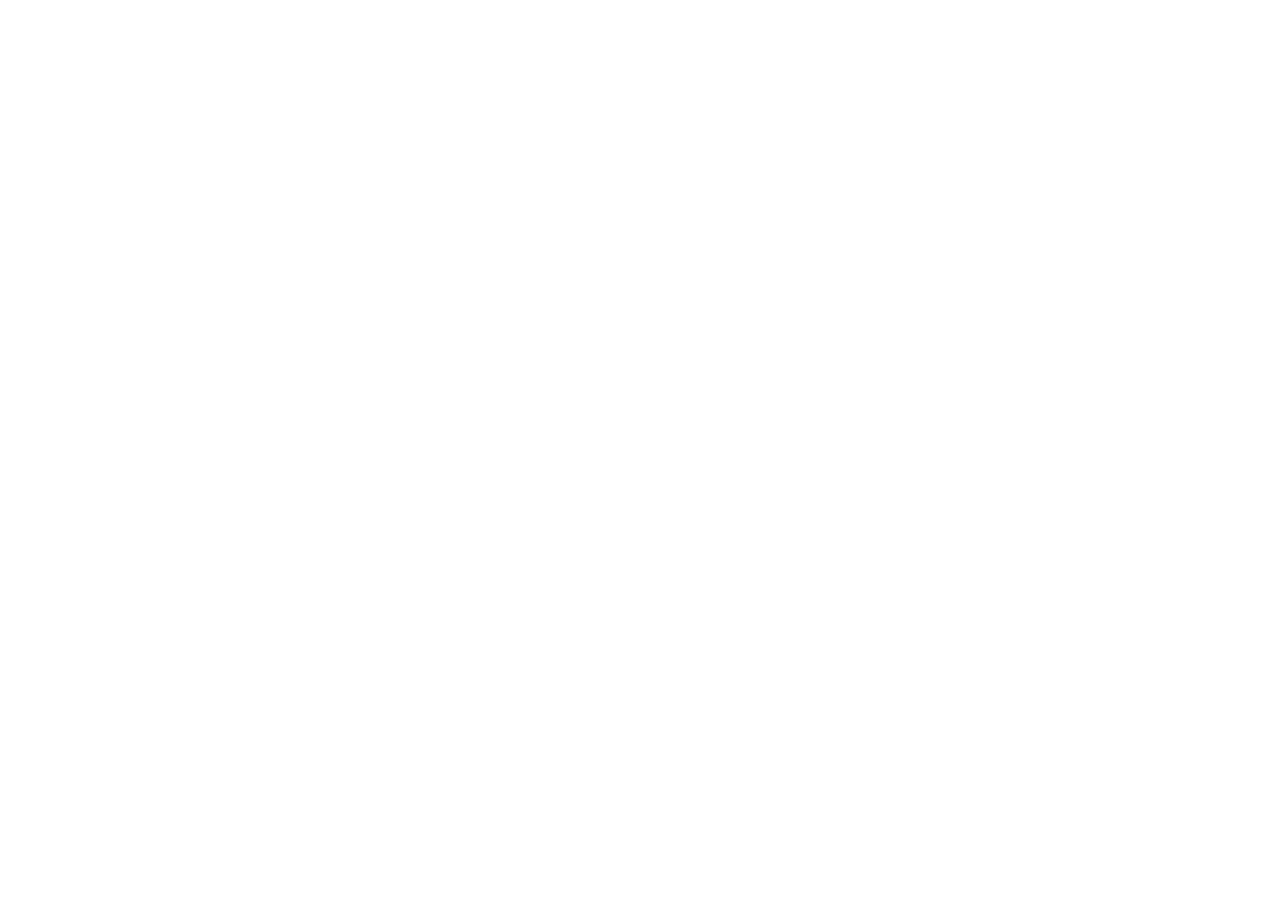
==== index.html @ 3b05c877 "benchmark-team-7" ====
<!DOCTYPE html>
<html lang="en">
<head>
    <meta charset="UTF-8">
    <meta name="viewport" content="width=device-width, initial-scale=1.0">
    <title>Document</title>
</head>
<body>
    
<script src="script.js"></script>
</body>
</html>
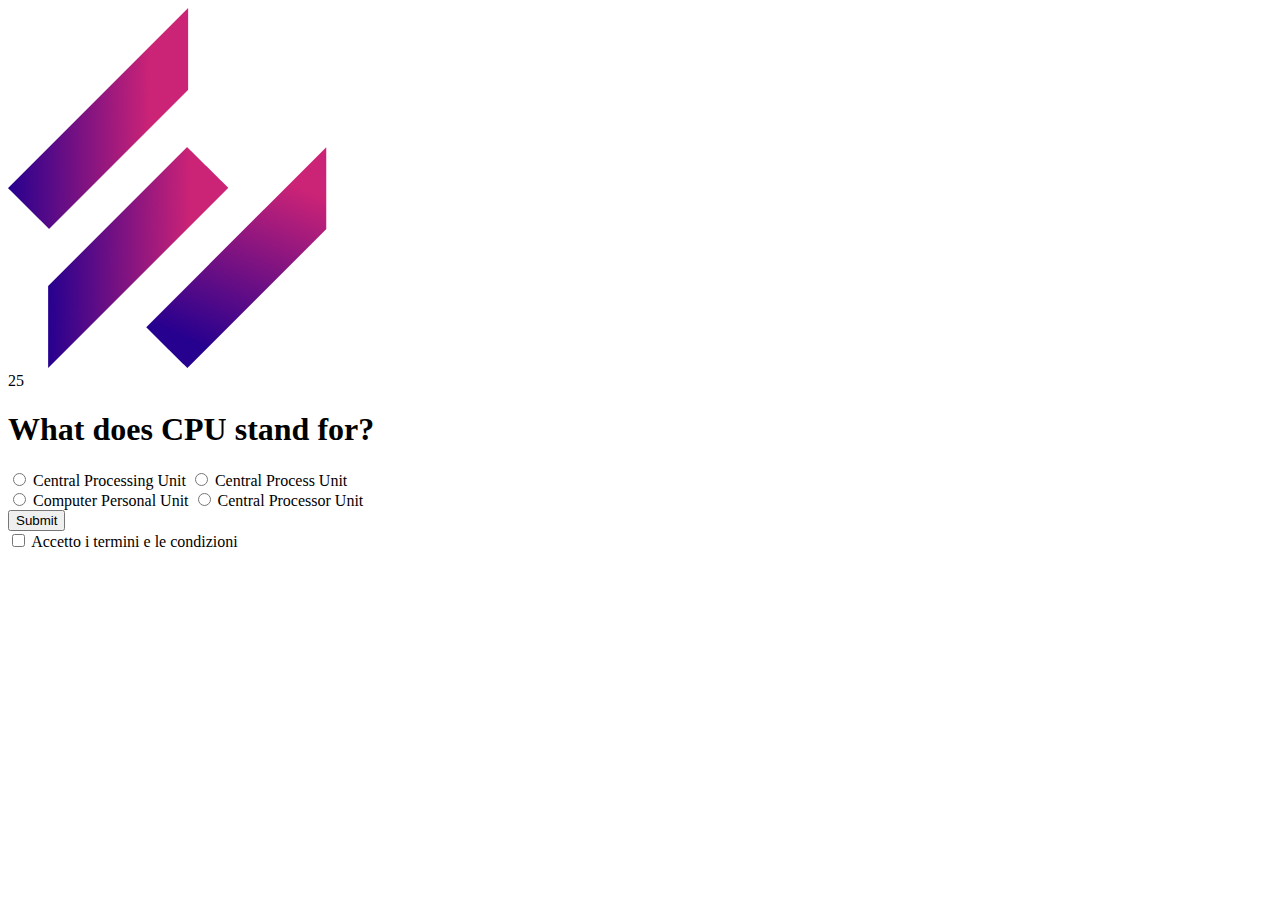
==== commit 52cb0304: "Update index.html" ====
--- a/index.html
+++ b/index.html
@@ -4,9 +4,50 @@
     <meta charset="UTF-8">
     <meta name="viewport" content="width=device-width, initial-scale=1.0">
     <title>Document</title>
+    <link rel="stylesheet" href="style.css">
+    <link rel="preconnect" href="https://fonts.googleapis.com">
+<link rel="preconnect" href="https://fonts.gstatic.com" crossorigin>
+<link href="https://fonts.googleapis.com/css2?family=Outfit:wght@100..900&display=swap" rel="stylesheet">
 </head>
 <body>
+
+    <div id="logoTimer">
+     <img src="assets/epicode_logo.png" alt="">
+     <div id="timer">25</div>
+    </div>
+
+    <h1>What does CPU stand for?</h1>
+
+    <div id="buttonsContainer">
+
+        <form>
+            
+              <div class="buttons">
+                <input type="radio" id="contactChoice1" name="choice" value="" />
+                <label for="choice1">Central Processing Unit</label>
+          
+                <input type="radio" id="contactChoice2" name="choice" value="" />
+                <label for="choice2">Central Process Unit</label>
+              </div>
+
+          
+                <div class="buttons">
+                    <input type="radio" id="contactChoice3" name="choice" value="" />
+                    <label for="choice3">Computer Personal Unit</label>
+         
+                    <input type="radio" id="contactChoice3" name="choice" value="" />
+                    <label for="choice3">Central Processor Unit</label>
+                </div>
+
+                <button type="submit">Submit</button>
+              </div>
+            
+          </form>
+    </div>
+
+    <input type="checkbox" id="consent">
+  <label for="consent">Accetto i termini e le condizioni</label>
     
 <script src="script.js"></script>
 </body>
-</html>+</html>
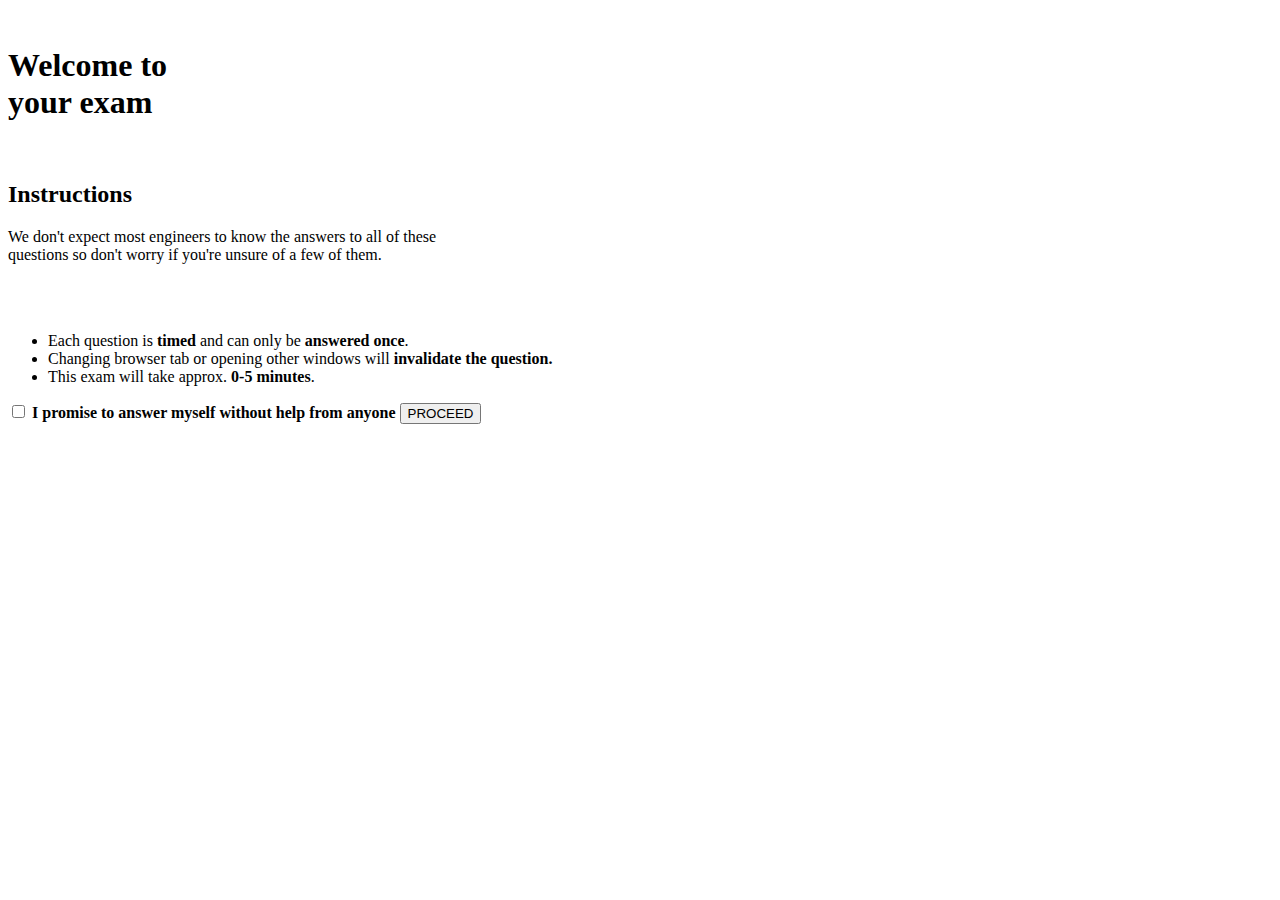
==== commit 1ea1c0f9: "Update index.html" ====
--- a/index.html
+++ b/index.html
@@ -1,53 +1,37 @@
 <!DOCTYPE html>
 <html lang="en">
 <head>
-    <meta charset="UTF-8">
-    <meta name="viewport" content="width=device-width, initial-scale=1.0">
-    <title>Document</title>
-    <link rel="stylesheet" href="style.css">
-    <link rel="preconnect" href="https://fonts.googleapis.com">
-<link rel="preconnect" href="https://fonts.gstatic.com" crossorigin>
-<link href="https://fonts.googleapis.com/css2?family=Outfit:wght@100..900&display=swap" rel="stylesheet">
+<meta charset="UTF-8">
+<meta name="viewport" content="width=device-width, initial-scale=1.0">
+<link rel="stylesheet" href="style.css">
+<title>Welcome page</title>
 </head>
 <body>
+  <div id="page-logo"><img src="" alt=""></div>
 
-    <div id="logoTimer">
-     <img src="assets/epicode_logo.png" alt="">
-     <div id="timer">25</div>
-    </div>
+  <div>
+    <h1>Welcome to <br> <b>your exam</b></h1>
+    <br>
+    <h2>Instructions</h2>
+    <p>We don't expect most engineers to know the answers to all of these <br> questions so don't worry if you're unsure of a few of them.</p>
+<br>
+<br>
+<ul id="instructions">
+    <li>Each question is <b>timed</b> and can only be <b>answered once</b>.</li>
+    <li>Changing browser tab or opening other windows will <b>invalidate the question.</b></li>
+    <li>This exam will take approx. <b>0-5 minutes</b>.</li>
+</ul>
 
-    <h1>What does CPU stand for?</h1>
+<div id="bottoni">
+    <input type="checkbox" id="consent">
+    <label for="consent"><b>I promise to answer myself without help from anyone</b></label>
 
-    <div id="buttonsContainer">
+<button type="button" id="button" onclick="inizioQuiz()">PROCEED</button>
+</div>
+  </div>
 
-        <form>
-            
-              <div class="buttons">
-                <input type="radio" id="contactChoice1" name="choice" value="" />
-                <label for="choice1">Central Processing Unit</label>
-          
-                <input type="radio" id="contactChoice2" name="choice" value="" />
-                <label for="choice2">Central Process Unit</label>
-              </div>
+<script src="/script.js"></script>
+</body>
 
-          
-                <div class="buttons">
-                    <input type="radio" id="contactChoice3" name="choice" value="" />
-                    <label for="choice3">Computer Personal Unit</label>
-         
-                    <input type="radio" id="contactChoice3" name="choice" value="" />
-                    <label for="choice3">Central Processor Unit</label>
-                </div>
+</html>
 
-                <button type="submit">Submit</button>
-              </div>
-            
-          </form>
-    </div>
-
-    <input type="checkbox" id="consent">
-  <label for="consent">Accetto i termini e le condizioni</label>
-    
-<script src="script.js"></script>
-</body>
-</html>
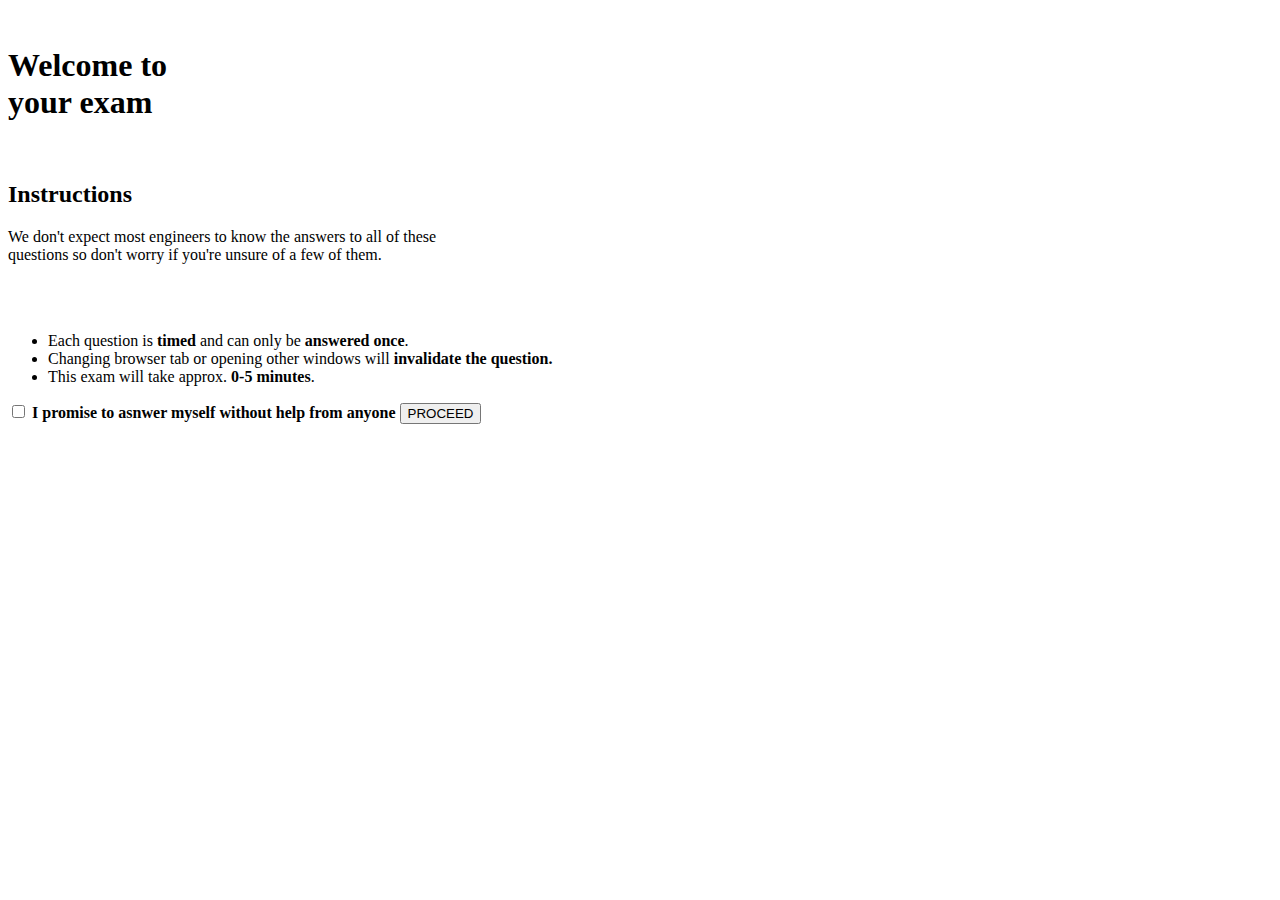
==== commit f3641dd4: "Update index.html" ====
--- a/index.html
+++ b/index.html
@@ -3,7 +3,6 @@
 <head>
 <meta charset="UTF-8">
 <meta name="viewport" content="width=device-width, initial-scale=1.0">
-<link rel="stylesheet" href="style.css">
 <title>Welcome page</title>
 </head>
 <body>
@@ -23,10 +22,10 @@
 </ul>
 
 <div id="bottoni">
-    <input type="checkbox" id="consent">
-    <label for="consent"><b>I promise to answer myself without help from anyone</b></label>
+    <input type="checkbox" id="consentCheckbox">
+    <label for="checkbox"><b>I promise to asnwer myself without help from anyone</b></label>
 
-<button type="button" id="button" onclick="inizioQuiz()">PROCEED</button>
+<button onclick="inizioQuiz()" id="submitButton" type="button">PROCEED</button>
 </div>
   </div>
 
@@ -34,4 +33,3 @@
 </body>
 
 </html>
-
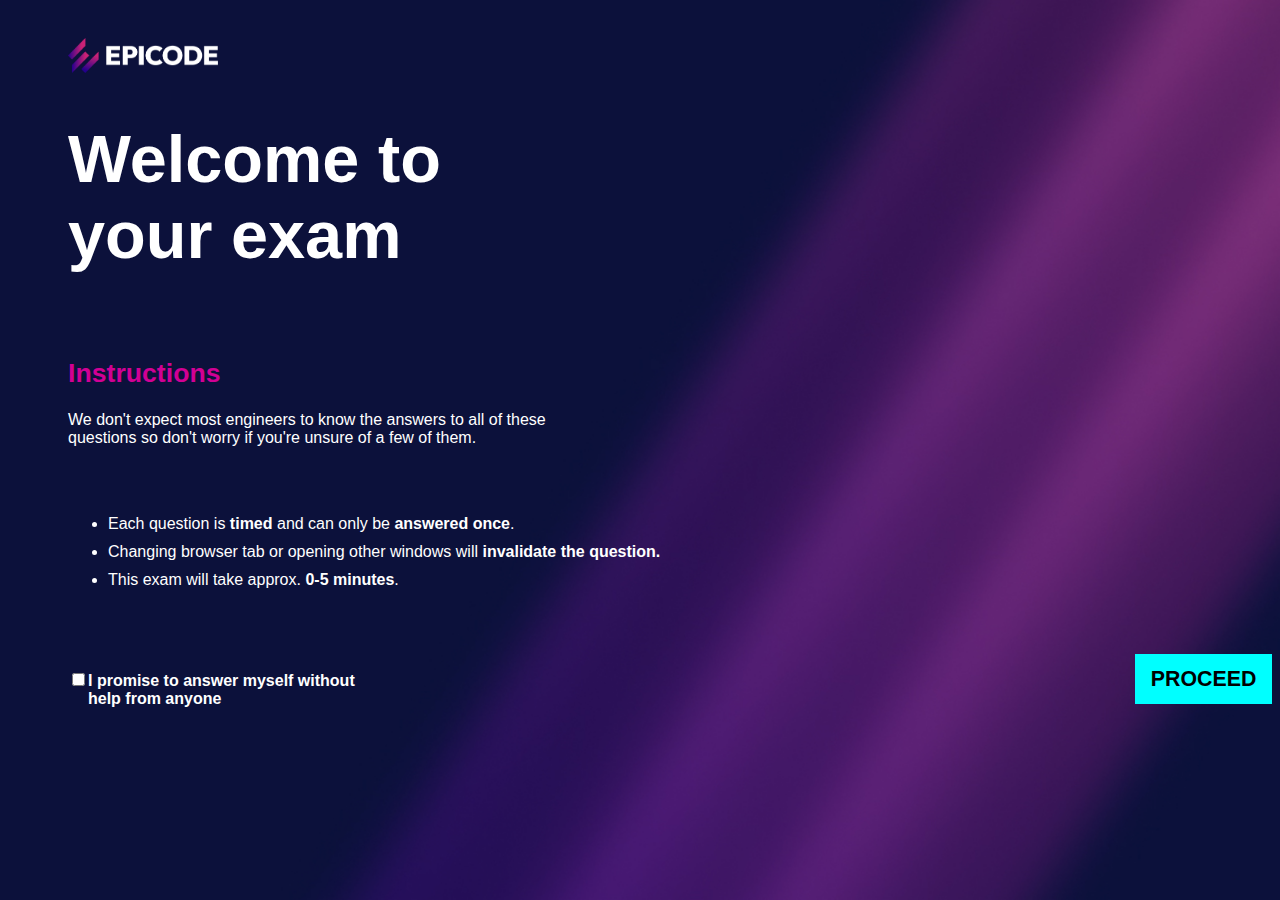
==== commit 071bf0b9: "update" ====
--- a/index.html
+++ b/index.html
@@ -3,33 +3,44 @@
 <head>
 <meta charset="UTF-8">
 <meta name="viewport" content="width=device-width, initial-scale=1.0">
+<link rel="stylesheet" href="style.css">
+<link rel="stylesheet" href="questions.css">
 <title>Welcome page</title>
 </head>
 <body>
-  <div id="page-logo"><img src="" alt=""></div>
-
-  <div>
-    <h1>Welcome to <br> <b>your exam</b></h1>
-    <br>
-    <h2>Instructions</h2>
-    <p>We don't expect most engineers to know the answers to all of these <br> questions so don't worry if you're unsure of a few of them.</p>
-<br>
-<br>
-<ul id="instructions">
-    <li>Each question is <b>timed</b> and can only be <b>answered once</b>.</li>
-    <li>Changing browser tab or opening other windows will <b>invalidate the question.</b></li>
-    <li>This exam will take approx. <b>0-5 minutes</b>.</li>
-</ul>
-
-<div id="bottoni">
-    <input type="checkbox" id="consentCheckbox">
-    <label for="checkbox"><b>I promise to asnwer myself without help from anyone</b></label>
-
-<button onclick="inizioQuiz()" id="submitButton" type="button">PROCEED</button>
-</div>
+  <div id="start">
+    <div id="page-logo"><img src="assets/epicode_logo.png" alt=""></div>
+  
+    <div>
+      <h1 id="title">Welcome to <br> <b>your exam</b></h1>
+      <br>
+      <h2>Instructions</h2>
+      <p>We don't expect most engineers to know the answers to all of these <br> questions so don't worry if you're unsure of a few of them.</p>
+  <br>
+  <br>
+  <ul id="instructions">
+      <li>Each question is <b>timed</b> and can only be <b>answered once</b>.</li>
+      <li>Changing browser tab or opening other windows will <b>invalidate the question.</b></li>
+      <li>This exam will take approx. <b>0-5 minutes</b>.</li>
+  </ul>
+  
+  <div id="bottoni">
+      <input type="checkbox" id="consent">
+      <label for="consent"><b>I promise to answer myself without help from anyone</b></label>
+  
+  <button type="button" id="button1" onclick="inizioQuiz()">PROCEED</button>
   </div>
-
+    </div>
+  </div>
+  <div id="logoEpicode"></div>
+<div id="domanda"></div>
+<div id="risposte"></div>
+<div id="numeroDomande"></div>
+<div id="timer"></div>
+<div id="risposteCorrette"></div>
+<div id="risposteSbagliate"></div>
 <script src="/script.js"></script>
 </body>
 
 </html>
+
--- a/style.css
+++ b/style.css
@@ -0,0 +1,107 @@
+body{
+    font-family: "Outfit", sans-serif; 
+    padding-top: 30px;
+    padding-left: 60px;
+    background-image: url(assets/bg.jpg);
+    background-size: cover ;
+    color: white;
+
+}
+
+#title  {
+    font-size: 50pt;
+
+}
+#logoTimer {
+    display: flex;
+    justify-content: space-between;
+    margin: 2em;
+} 
+
+#intro img {
+    max-width: 150px;
+}
+
+img {
+    max-width: 150px;
+}
+
+h2 {
+    font-size: 20pt;
+    color: #D20094;
+}
+
+#instructions{
+    margin-bottom: 55px;
+}
+#instructions li {
+    padding-bottom: 10px;
+    font-style: normal;
+}
+
+
+#bottoni {
+    display: flex;
+    justify-content: flex-start;
+    align-items: baseline;
+
+}
+
+#button1:hover {
+    box-shadow: 0px 0px 17px 15px rgba(90,231,250,0.75);
+    transition: box-shadow 1s;
+    border-radius: box-shadow 10px;
+}
+
+#button1 {
+    margin-left: 35em;
+    width: 180px;
+    height: 50px;
+    background-color: aqua;
+    color: black;
+    border: none;
+    font-size: 16pt;
+   font-family: "Outfit", sans-serif;
+   font-weight: bold;
+   
+
+}
+
+#Question {
+    font-family: "Outfit", sans-serif; 
+    position: absolute;
+    top: 30%;
+    left: 50%;
+    transform: translate(-50%, -50%);
+    text-align: center;
+}
+
+#buttonsContainer{
+    position: absolute;
+    top: 50%;
+    left: 50%;
+    transform: translate(-50%, -50%);
+    
+    
+}
+
+.buttons{
+    margin: 1em 1em 1em 1em;
+}
+
+#submit{
+    position: absolute;
+    top: 70%;
+    left: 50%;
+    transform: translate(-50%, -50%);
+}
+
+#currentQuestion{
+    position: absolute;
+    top: 90%;
+    left: 50%;
+    transform: translate(-50%, -50%);
+}
+
+
+  
--- a/questions.css
+++ b/questions.css
@@ -0,0 +1,74 @@
+body {
+    background-image: url(assets/bg.jpg);
+    background-size: cover;
+    color: white;
+    
+}
+
+#quizHeader {
+    margin-top: 15px;
+    display: flex;
+    flex-direction: row;
+}
+#logoEpicode {
+    width: 15%;
+    height: auto;
+}
+
+#timer {
+    display: flex;
+    flex-direction: row;
+}
+
+
+
+
+#domanda {
+    font-family: "Outfit",sans-serif;
+    font-size: 30px;
+    text-align: center;
+    margin-top: 4em;
+}
+
+
+    
+
+
+#risposte {
+    text-align: center;
+    position: absolute;
+    top: 50%;
+    left: 50%;
+    transform: translate(-50%, -50%);
+}
+
+
+#buttonsQuestions:hover {
+    background-color: mediumvioletred;
+}
+
+
+
+#buttonsQuestions {
+    color: white;
+    background: none;
+    margin: 0 auto;
+    margin-bottom: 30px;
+    width: 350px;
+    height: 60px;
+    border-radius: 30px;
+    font-size: 12pt;
+    font-weight: bold;
+}
+
+#numeroDomande {
+    font-size: 13pt;
+    font-weight: lighter;
+    position: absolute;
+    text-align: center;
+    bottom: 1em;
+    width: 90%;
+    color: white;
+    padding: 10px;
+    text-align: center;
+}
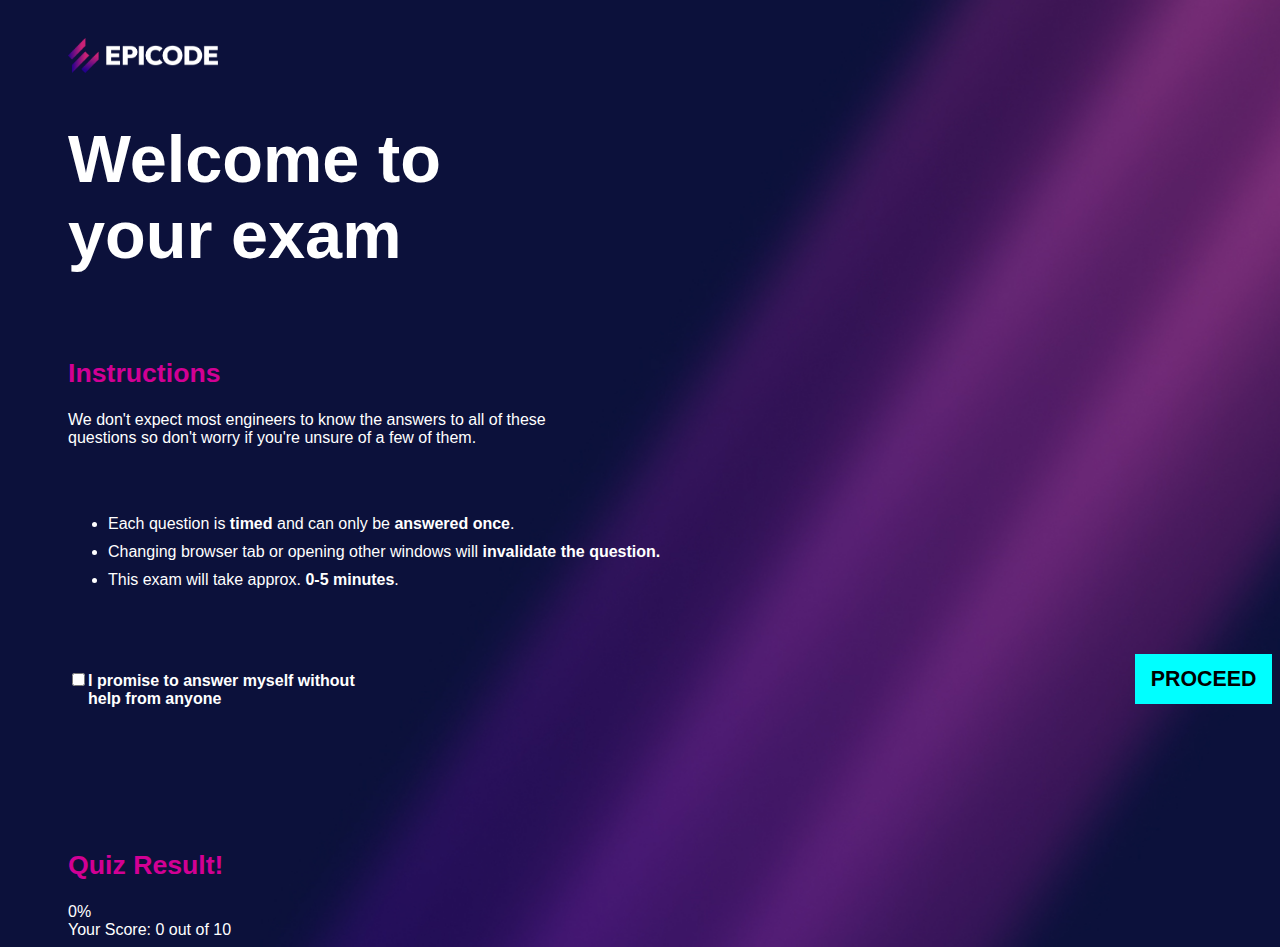
==== commit 6f9807a5: "messo div" ====
--- a/index.html
+++ b/index.html
@@ -39,6 +39,19 @@
 <div id="timer"></div>
 <div id="risposteCorrette"></div>
 <div id="risposteSbagliate"></div>
+
+<div id="quiz-section"></div>
+<div class="result-box">
+  <h2>Quiz Result!</h2>
+  <div class="percentage-container">
+     <div class="circular-progress">
+      <span class="progress-value">0%</span>
+     </div>
+
+     <span class="score-text">Your Score: 0 out of 10</span>  
+  </div>
+    
+</div>
 <script src="/script.js"></script>
 </body>
 
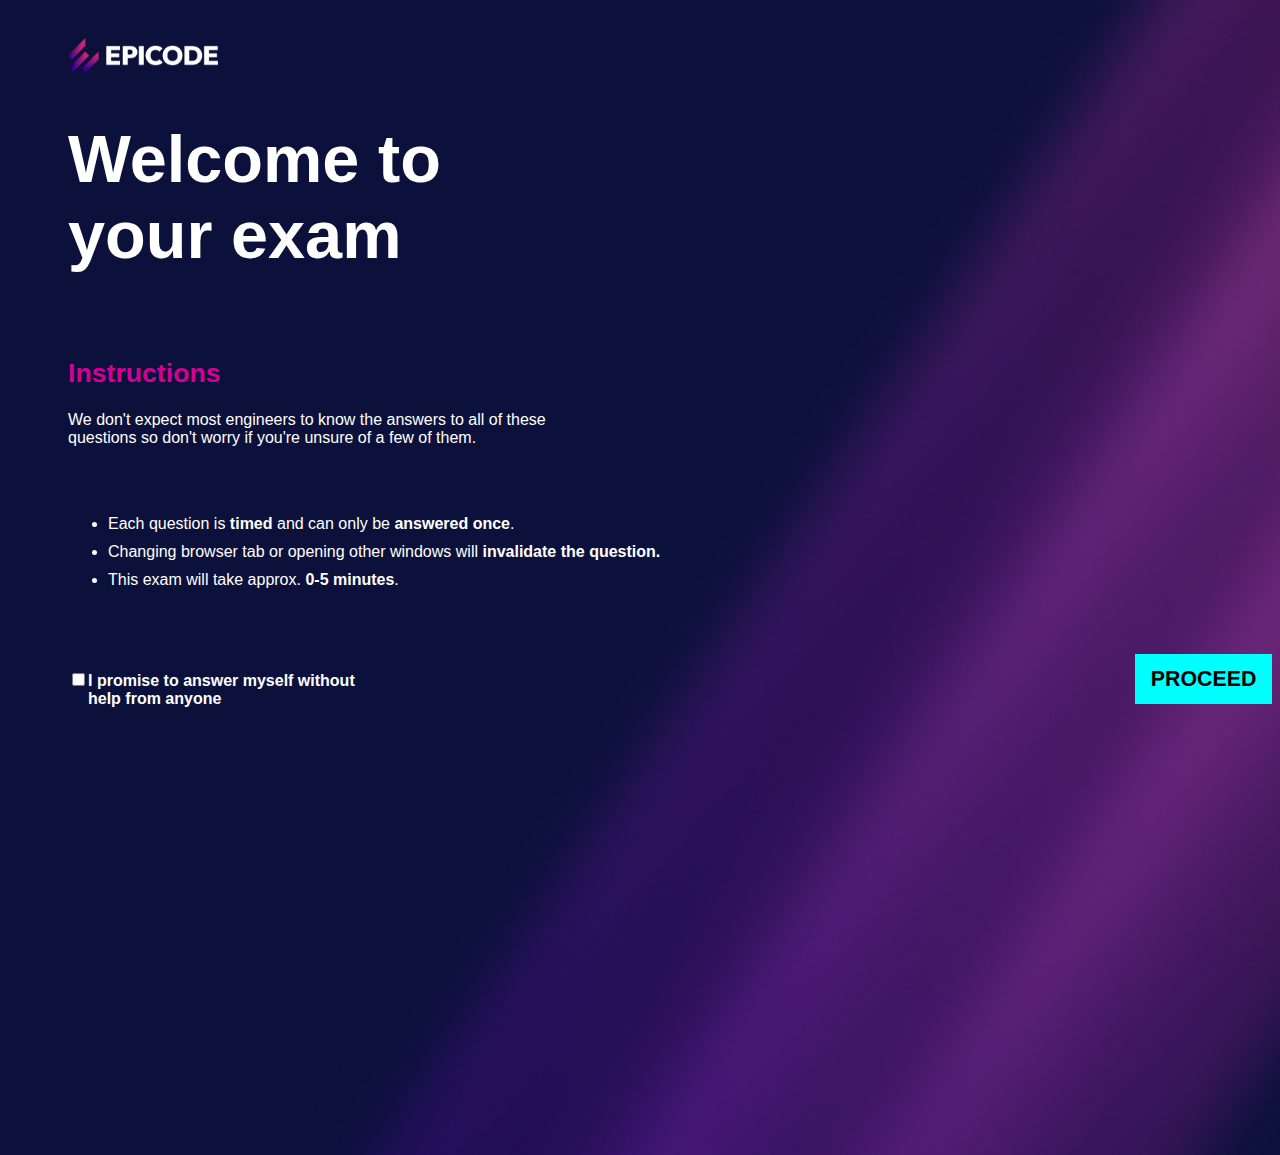
==== commit 98143519: "update all" ====
--- a/index.html
+++ b/index.html
@@ -33,23 +33,26 @@
     </div>
   </div>
   <div id="logoEpicode"></div>
-<div id="domanda"></div>
-<div id="risposte"></div>
-<div id="numeroDomande"></div>
-<div id="timer"></div>
-<div id="risposteCorrette"></div>
-<div id="risposteSbagliate"></div>
-
+<div id="contenitoreDomande">
+  <div id="domanda"></div>
+  <div id="risposte"></div>
+  <div id="numeroDomande"></div>
+  <div id="timer"></div>
+  <div id="risposteCorrette"></div>
+  <div id="risposteSbagliate"></div>
+</div>
 <div id="quiz-section"></div>
 <div class="result-box">
-  <h2>Quiz Result!</h2>
+  <h3>Quiz Result!</h3>
+  <div id="rate" onclick="navigaAPagina1()"></div>
   <div class="percentage-container">
      <div class="circular-progress">
       <span class="progress-value">0%</span>
      </div>
 
-     <span class="score-text">Your Score: 0 out of 10</span>  
-  </div>
+     <span class="score-text">Your Score: 0 out of 10</span>
+      
+  
     
 </div>
 <script src="/script.js"></script>
--- a/style.css
+++ b/style.css
@@ -37,6 +37,14 @@
 #instructions li {
     padding-bottom: 10px;
     font-style: normal;
+}
+
+h3 {
+    font-size: 20pt;
+    color: #D20094;
+    font-size: 70px;
+    font-weight: lighter;
+    text-align: center;
 }
 
 
@@ -103,5 +111,9 @@
     transform: translate(-50%, -50%);
 }
 
-
-  
+#rate{
+    position: absolute;
+    top: 90%;
+    left: 50%;
+    transform: translate(-50%, -50%);
+}--- a/questions.css
+++ b/questions.css
@@ -11,13 +11,22 @@
     flex-direction: row;
 }
 #logoEpicode {
-    width: 15%;
+    width: 30%;
     height: auto;
 }
 
 #timer {
     display: flex;
     flex-direction: row;
+    justify-content: flex-end;
+    align-self: flex-start; 
+    position: absolute;
+    top: 2em; 
+    right: 2em;
+    margin-right: 1em;
+    margin-top: 1em;
+    font-size: 20pt;
+    font-weight: bold;
 }
 
 
@@ -37,6 +46,7 @@
 #risposte {
     text-align: center;
     position: absolute;
+    margin-top: 2em;
     top: 50%;
     left: 50%;
     transform: translate(-50%, -50%);
@@ -52,8 +62,7 @@
 #buttonsQuestions {
     color: white;
     background: none;
-    margin: 0 auto;
-    margin-bottom: 30px;
+    margin: 1em;
     width: 350px;
     height: 60px;
     border-radius: 30px;
@@ -72,3 +81,99 @@
     padding: 10px;
     text-align: center;
 }
+
+.result-box {
+position: relative;
+top: 50%;
+left: 50%;
+transform: translate(-50%, -50%);
+width: 600px;
+background: transparent;
+display: flex;
+flex-direction: row;
+align-items: center;
+border-style: solid;
+border-width: 2px;
+border-color: mediumvioletred;
+opacity: 0;
+
+}
+
+#quiz-section , .result-box.active {
+    opacity: 1;
+    pointer-events: auto;
+
+}
+
+.result-box h2 {
+    font-size: 70px;
+    font-weight: lighter;
+    color:white;
+    text-align: center;
+}
+
+.result-box .percentage-container {
+    width: 300px;
+    display: flex;
+    flex-direction: column;
+    align-items: center;
+    margin:25px 0 40px;
+
+}
+
+.percentage-container .circular-progress {
+    position: relative;
+    width: 250px;
+    height: 250px;
+    display: flex;
+    justify-content: center;
+    align-items: center;
+
+}
+
+
+
+.circular-progress .progress-value {
+    position: fixed;
+    top: 50%;
+    left: 50%;
+    transform: translate(-50%, -50%);
+    display: flex;
+    justify-content: center;
+    align-items: center;
+    text-align: center;
+    font-size: 40pt;
+    font-weight: 400;
+}
+
+
+.percentage-container .score-text {
+    position: fixed;
+    top: 80%;
+    left: 50%;
+    transform: translate(-50%, -50%);
+    display: flex;
+    justify-content: center;
+    align-items: center;
+    font-size: 20pt;
+    font-weight: 400;
+    margin-top: 20px;
+}
+
+
+#rate {
+    width: 140px;
+    background-color: aqua;
+    color: black;
+    border: none;
+    font-size: 16pt;
+   font-family: "Outfit", sans-serif;
+   font-weight: bold;
+    
+}
+
+#rate:hover {
+    box-shadow: 0px 0px 10px 10px rgba(90,231,250,0.75);
+    transition: box-shadow .5s;
+    border-radius: box-shadow 50px;
+}
